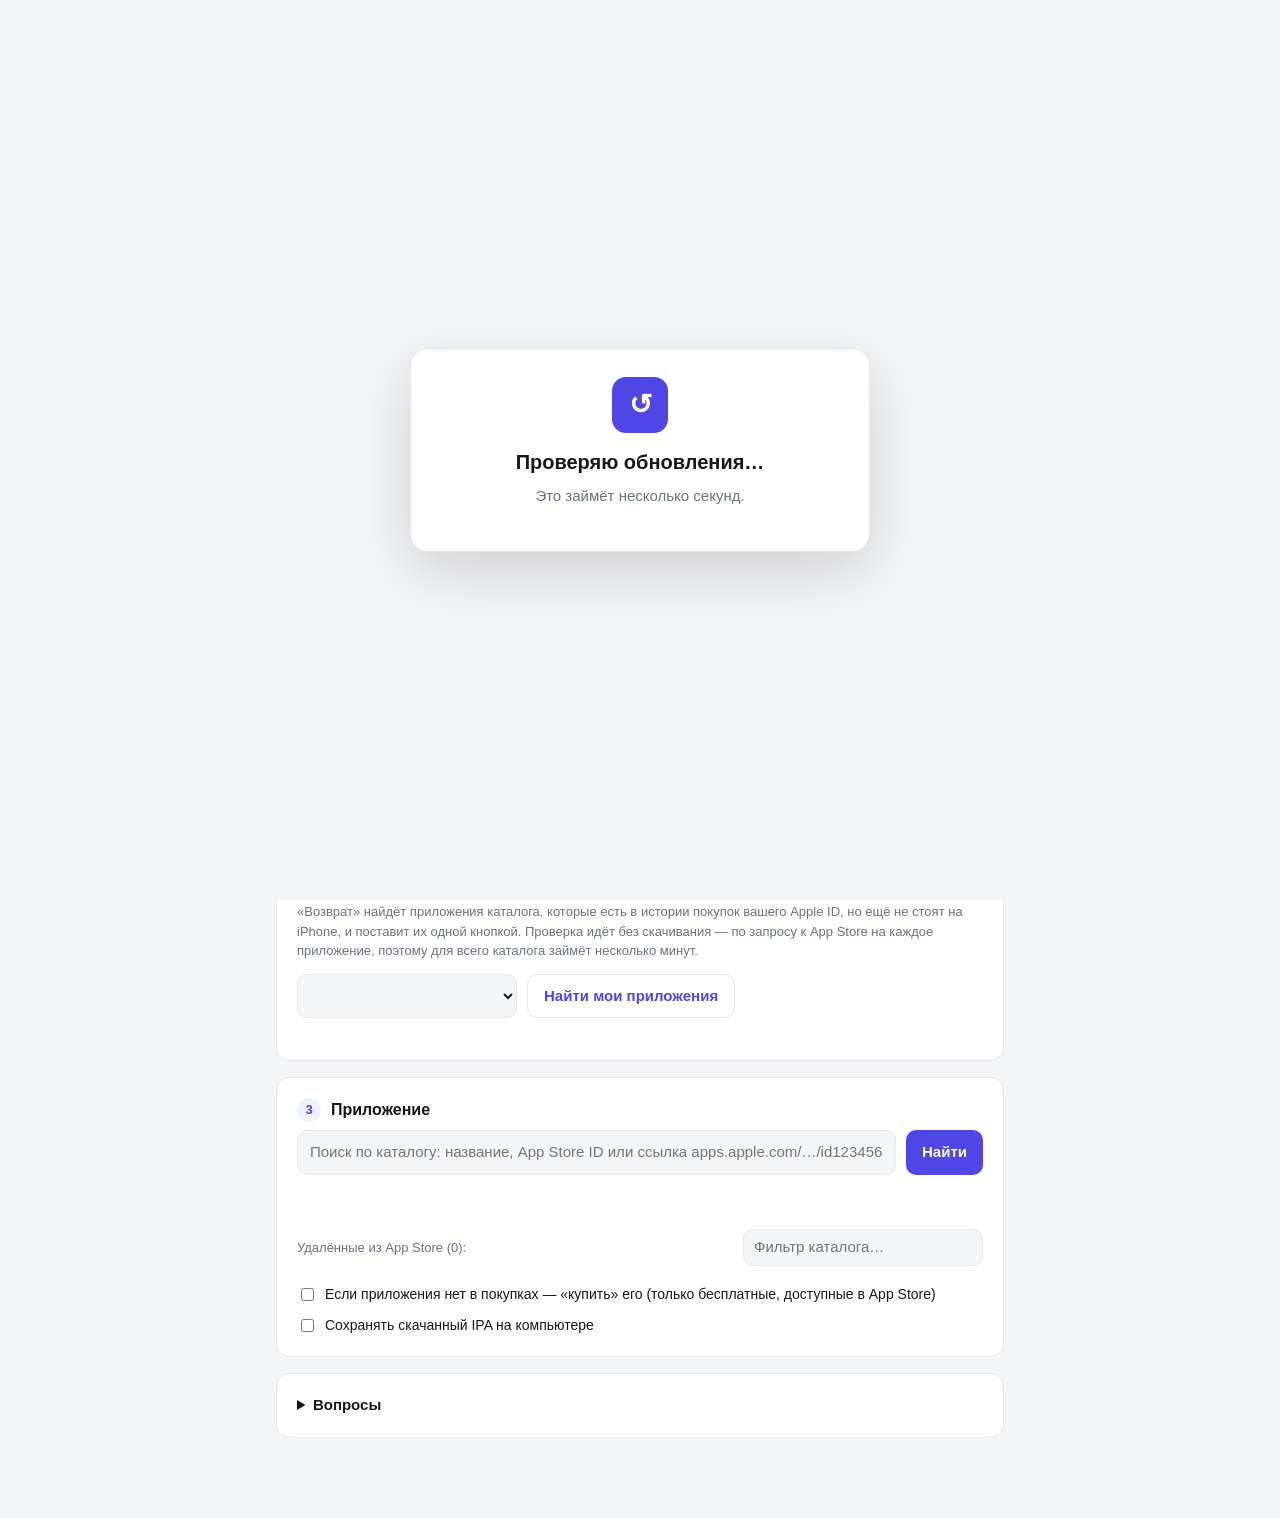
==== app/ui/index.html @ 5f1033a3 "Optional and mandatory updates, installed marks, restore all, tests in the repo - Updates are option" ====
<!doctype html>
<html lang="ru">
<head>
<meta charset="utf-8">
<meta name="viewport" content="width=device-width, initial-scale=1">
<title>Возврат</title>
<style>
  :root {
    --bg: #f4f5f7; --card: #fff; --text: #16181d; --muted: #6b7280; --line: #e5e7eb;
    --accent: #4f46e5; --accent-2: #eef2ff; --ok: #16a34a; --err: #dc2626; --warn-bg: #fff7ed;
  }
  @media (prefers-color-scheme: dark) {
    :root { --bg: #0f1115; --card: #181b21; --text: #eceef2; --muted: #9aa1ad; --line: #2a2e37;
            --accent: #818cf8; --accent-2: #23264a; --warn-bg: #2a2116; }
  }
  * { box-sizing: border-box; }
  body { margin: 0; background: var(--bg); color: var(--text);
         font: 15px/1.5 -apple-system, "Segoe UI", Roboto, sans-serif; }
  .wrap { max-width: 760px; margin: 0 auto; padding: 32px 16px 64px; }
  header { display: flex; align-items: center; gap: 12px; margin-bottom: 8px; }
  .logo { width: 40px; height: 40px; border-radius: 10px; background: var(--accent); color: #fff;
          display: grid; place-items: center; font-weight: 700; font-size: 20px; }
  h1 { font-size: 24px; margin: 0; }
  .sub { color: var(--muted); margin: 0 0 24px; }
  .card { background: var(--card); border: 1px solid var(--line); border-radius: 14px; padding: 20px; margin-bottom: 16px; }
  .card h2 { font-size: 16px; margin: 0 0 12px; display: flex; align-items: center; gap: 10px; }
  .num { width: 24px; height: 24px; border-radius: 50%; background: var(--accent-2); color: var(--accent);
         display: grid; place-items: center; font-size: 13px; font-weight: 700; flex: none; }
  .num.done { background: var(--ok); color: #fff; }
  input[type=text], input[type=email], input[type=password] {
    width: 100%; padding: 10px 12px; border-radius: 10px; border: 1px solid var(--line);
    background: var(--bg); color: var(--text); font: inherit; }
  input:focus { outline: 2px solid var(--accent); outline-offset: -1px; }
  .row { display: flex; gap: 10px; flex-wrap: wrap; }
  .row > * { flex: 1 1 200px; }
  button { padding: 10px 16px; border-radius: 10px; border: 0; background: var(--accent); color: #fff;
           font: inherit; font-weight: 600; cursor: pointer; flex: none !important; }
  button.ghost { background: transparent; color: var(--accent); border: 1px solid var(--line); }
  button:disabled { opacity: .5; cursor: default; }
  .muted { color: var(--muted); font-size: 13px; }
  .err { color: var(--err); font-size: 14px; margin-top: 8px; min-height: 1em; }
  .stack > * + * { margin-top: 10px; }
  .who { display: flex; justify-content: space-between; align-items: center; gap: 10px; flex-wrap: wrap; }
  .devs { display: grid; gap: 8px; }
  .dev { display: flex; align-items: center; gap: 10px; padding: 10px 12px; border: 1px solid var(--line);
         border-radius: 10px; cursor: pointer; }
  .dev.sel { border-color: var(--accent); background: var(--accent-2); }
  .grid { display: grid; grid-template-columns: repeat(auto-fill, minmax(150px, 1fr)); gap: 10px; margin-top: 12px; }
  .app { border: 1px solid var(--line); border-radius: 12px; padding: 12px; display: flex; flex-direction: column;
         gap: 8px; align-items: flex-start; }
  .icon { width: 48px; height: 48px; border-radius: 12px; background: var(--accent-2); color: #fff; display: grid;
          place-items: center; font-weight: 700; font-size: 20px; overflow: hidden; }
  .icon img { width: 100%; height: 100%; }
  .app .name { font-weight: 600; line-height: 1.25; }
  .app .inst { color: var(--ok); font-size: 12px; font-weight: 600; line-height: 1.3; }
  select { padding: 9px 10px; border-radius: 10px; border: 1px solid var(--line); background: var(--bg); color: var(--text);
           font: inherit; flex: 0 1 220px !important; }
  .scan-item { display: flex; align-items: center; gap: 10px; padding: 7px 0; border-bottom: 1px solid var(--line); }
  .scan-item:last-child { border-bottom: 0; }
  .scan-item label { display: flex; gap: 10px; align-items: center; flex: 1; cursor: pointer; }
  .app button { padding: 6px 12px; font-size: 13px; margin-top: auto; }
  .act { width: 100%; margin-top: auto; }
  .act .muted, .act .err { font-size: 12px; line-height: 1.35; margin-top: 4px; }
  .act .err { min-height: 0; }
  .act .ok { color: var(--ok); font-weight: 600; font-size: 13px; }
  .link { background: none; border: 0; padding: 0; margin-top: 6px; color: var(--accent); font-size: 12px; text-align: left;
          font-weight: 500; cursor: pointer; display: block; }
  .link:hover { text-decoration: underline; }
  .modal { position: fixed; inset: 0; background: rgba(0,0,0,.5); display: grid; place-items: center; padding: 16px; z-index: 10; }
  .modal-box { background: var(--card); border: 1px solid var(--line); border-radius: 14px; width: min(440px, 100%);
               max-height: 80vh; display: flex; flex-direction: column; }
  .modal-head { display: flex; justify-content: space-between; align-items: center; padding: 14px 16px; border-bottom: 1px solid var(--line); }
  .modal-head b { font-size: 15px; }
  .modal-body { overflow: auto; padding: 8px 16px 16px; }
  .ver { display: flex; justify-content: space-between; align-items: center; gap: 10px; padding: 8px 0; border-bottom: 1px solid var(--line); }
  .ver button { padding: 6px 12px; font-size: 13px; }
  .ver-btns { display: flex; gap: 6px; flex: none; }
  .act .queued { font-size: 13px; font-weight: 600; color: var(--accent); margin-bottom: 6px; }
  #queueInfo { font-size: 13px; color: var(--accent); margin: -4px 0 8px; min-height: 0; }
  .bar { height: 6px; background: var(--line); border-radius: 3px; overflow: hidden; margin: 6px 0 0; }
  .bar > div { height: 100%; background: var(--accent); width: 0; transition: width .3s; }
  .bar.indef > div { width: 30% !important; animation: slide 1.2s infinite ease-in-out; }
  @keyframes slide { from { margin-left: -30%; } to { margin-left: 100%; } }
  .upd { position: fixed; inset: 0; z-index: 50; background: var(--bg); display: grid; place-items: center; padding: 16px; }
  .upd-box { background: var(--card); border: 1px solid var(--line); border-radius: 18px; padding: 28px; width: min(460px, 100%);
             text-align: center; box-shadow: 0 20px 60px rgba(0,0,0,.15); }
  .upd-box .logo { margin: 0 auto 14px; width: 56px; height: 56px; font-size: 28px; border-radius: 14px; }
  .upd-box h2 { margin: 0 0 8px; font-size: 20px; }
  .upd-box p { margin: 0 0 16px; color: var(--muted); }
  .upd-box .bar { margin: 4px 0 8px; height: 8px; border-radius: 4px; }
  .upd-box button { width: 100%; padding: 12px; font-size: 16px; }
  .upd-box .err { margin: 0 0 14px; }
  .upd-banner { display: flex; align-items: center; gap: 10px; flex-wrap: wrap; background: var(--accent-2);
                border: 1px solid var(--accent); border-radius: 12px; padding: 10px 14px; margin: 0 0 16px; }
  .upd-banner .txt { flex: 1 1 200px; }
  .upd-banner button { padding: 6px 14px; font-size: 13px; }
  .upd-banner .err { flex-basis: 100%; margin: 0; }
  .ver-tag { font-size: 12px; color: var(--muted); font-weight: 500; margin-left: auto; }
  .upd-list .ver:last-child { border-bottom: 0; }
  .note { background: var(--warn-bg); border-radius: 10px; padding: 10px 12px; font-size: 13px; }
  label.chk { display: flex; gap: 8px; align-items: center; font-size: 14px; }
  .hidden { display: none !important; }
  .cat-head { display: flex; align-items: center; justify-content: space-between; gap: 10px; margin-top: 16px; flex-wrap: wrap; }
  .cat-head input { max-width: 240px; padding: 6px 10px; }
  .cat-title { font-size: 13px; font-weight: 700; text-transform: uppercase; letter-spacing: .04em; color: var(--muted); margin: 18px 0 0; }
  .search { position: relative; }
  .sugg { position: absolute; left: 0; right: 0; top: calc(100% + 4px); z-index: 5; background: var(--card); border: 1px solid var(--line);
          border-radius: 12px; box-shadow: 0 12px 32px rgba(0,0,0,.18); padding: 4px; max-height: 360px; overflow: auto; }
  .sugg-item { display: flex; align-items: center; gap: 10px; padding: 8px 10px; border-radius: 8px; cursor: pointer; }
  .sugg-item.on, .sugg-item:hover { background: var(--accent-2); }
  .sugg-item .icon { width: 32px; height: 32px; border-radius: 8px; font-size: 14px; flex: none; }
  .sugg-item .muted { font-size: 12px; }
  .sugg-empty { padding: 10px; color: var(--muted); font-size: 13px; }
  details summary { cursor: pointer; font-weight: 600; }
  details p { margin: 6px 0; color: var(--muted); font-size: 14px; }
</style>
</head>
<body>
<div class="wrap">
  <header><div class="logo">↺</div><h1>Возврат</h1><span class="ver-tag" id="verTag"></span></header>
  <div class="upd-banner hidden" id="updBanner">
    <div class="txt">Доступна новая версия <b id="updBannerVer"></b>. Обновление займёт около минуты.</div>
    <button id="updBannerBtn">Обновить</button>
    <button class="ghost" id="updBannerLater">Позже</button>
    <div class="err hidden" id="updBannerErr"></div>
  </div>
  <p class="sub">Возвращает на iPhone приложения, удалённые из App Store: скачивает оригинальный IPA из истории покупок вашего Apple ID и ставит его по USB.</p>

  <!-- 1. Apple ID -->
  <section class="card">
    <h2><span class="num" id="n1">1</span>Apple ID</h2>
    <div id="loginBox" class="stack">
      <p class="muted">Нужен тот Apple ID, с которого приложение когда-то скачивалось. Пароль уходит только на серверы Apple; для автоматического перелогина он хранится в зашифрованном виде на этом компьютере (ipatool). Первый вход может занять 1–3 минуты.</p>
      <div class="row">
        <input type="email" id="email" placeholder="Apple ID (e-mail)" autocomplete="username">
        <input type="password" id="password" placeholder="Пароль" autocomplete="current-password">
      </div>
      <div id="codeRow" class="row hidden">
        <input type="text" id="code" placeholder="Код из 6 цифр с вашего iPhone/Mac" inputmode="numeric" maxlength="6">
      </div>
      <button id="loginBtn">Войти</button>
      <div class="err" id="loginErr"></div>
    </div>
    <div id="whoBox" class="who hidden">
      <div><b id="whoName"></b><div class="muted" id="whoEmail"></div></div>
      <button class="ghost" id="logoutBtn">Выйти</button>
    </div>
  </section>

  <!-- 2. iPhone -->
  <section class="card">
    <h2><span class="num" id="n2">2</span>iPhone</h2>
    <p class="muted">Подключите iPhone кабелем, разблокируйте его и нажмите «Доверять этому компьютеру».</p>
    <div class="devs" id="devs"></div>
    <div class="err" id="devErr"></div>
    <button class="ghost" id="refreshDevs">Обновить список</button>
  </section>

  <!-- Обновления приложений на iPhone -->
  <section class="card">
    <h2><span class="num">↻</span>Обновления приложений</h2>
    <p class="muted">Удалённые из App Store приложения не обновляются сами. «Возврат» сравнит версии на iPhone
      с последними версиями в истории покупок вашего Apple ID.</p>
    <button class="ghost" id="appUpdBtn">Проверить обновления</button>
    <div class="err" id="appUpdErr"></div>
    <div id="appUpdList" class="upd-list"></div>
  </section>

  <!-- Вернуть всё сразу -->
  <section class="card">
    <h2><span class="num">⇊</span>Вернуть всё сразу</h2>
    <p class="muted">«Возврат» найдёт приложения каталога, которые есть в истории покупок вашего Apple ID, но ещё не
      стоят на iPhone, и поставит их одной кнопкой. Проверка идёт без скачивания — по запросу к App Store на каждое
      приложение, поэтому для всего каталога займёт несколько минут.</p>
    <div class="row">
      <select id="scanCat" aria-label="Категория"></select>
      <button class="ghost" id="scanBtn">Найти мои приложения</button>
    </div>
    <div id="scanProgress" class="hidden" style="margin-top:10px">
      <div class="bar"><div></div></div><div class="muted" id="scanText" style="margin-top:6px"></div>
    </div>
    <div class="err" id="scanErr"></div>
    <div id="scanList"></div>
  </section>

  <!-- 3. Приложение -->
  <section class="card">
    <h2><span class="num" id="n3">3</span>Приложение</h2>
    <div id="queueInfo"></div>
    <div class="row">
      <div class="search">
        <input type="text" id="q" placeholder="Поиск по каталогу: название, App Store ID или ссылка apps.apple.com/…/id123456789"
               autocomplete="off" role="combobox" aria-autocomplete="list" aria-expanded="false" aria-controls="sugg">
        <div class="sugg hidden" id="sugg" role="listbox"></div>
      </div>
      <button id="searchBtn">Найти</button>
    </div>
    <div class="err" id="searchErr"></div>
    <div class="grid" id="results"></div>
    <div class="cat-head">
      <p class="muted">Удалённые из App Store (<span id="catCount">0</span>):</p>
      <input type="text" id="catFilter" placeholder="Фильтр каталога…">
    </div>
    <div id="catalog"></div>
    <div style="margin-top:14px" class="stack">
      <label class="chk"><input type="checkbox" id="purchase"> Если приложения нет в покупках — «купить» его (только бесплатные, доступные в App Store)</label>
      <label class="chk"><input type="checkbox" id="keepIpa"> Сохранять скачанный IPA на компьютере</label>
    </div>
  </section>

  <section class="card">
    <details>
      <summary>Вопросы</summary>
      <p><b>Приложение не найдено в истории покупок.</b> Его нужно было хоть раз скачать с этого Apple ID до удаления из App Store. Попробуйте другой Apple ID.</p>
      <p><b>Не приходят push-уведомления.</b> Для некоторых удалённых приложений Apple отключила пуши — это ограничение Apple.</p>
      <p id="faqDriver"><b>Компьютер не видит iPhone.</b> Переподключите кабель, разблокируйте iPhone и нажмите «Доверять».</p>
      <p><b>Обновления.</b> Удалённые приложения не обновляются через App Store. Чтобы получить свежую версию (если разработчик её выпустил), установите приложение снова.</p>
    </details>
  </section>
</div>

<div class="upd" id="updScreen">
  <div class="upd-box">
    <div class="logo">↺</div>
    <h2 id="updTitle">Проверяю обновления…</h2>
    <p id="updText">Это займёт несколько секунд.</p>
    <div class="bar indef hidden" id="updBar"><div></div></div>
    <p class="muted hidden" id="updDetail" style="margin-top:0"></p>
    <div class="err hidden" id="updErr"></div>
    <button class="hidden" id="updBtn">Обновить</button>
  </div>
</div>

<div class="modal hidden" id="verModal">
  <div class="modal-box">
    <div class="modal-head"><b id="verTitle">Версии</b><button class="ghost" id="verClose">✕</button></div>
    <div class="modal-body">
      <p class="muted" id="verHint" style="margin:6px 0 4px"></p>
      <div id="verList"></div>
      <div class="err" id="verErr"></div>
      <button class="ghost hidden" id="verMore" style="margin-top:10px">Показать ещё</button>
    </div>
  </div>
</div>

<script>
const TOKEN = "__TOKEN__";
const $ = id => document.getElementById(id);
let account = null, devices = [], udid = null;

async function api(path, body) {
  const r = await fetch(path, {
    method: body ? "POST" : "GET",
    headers: {"X-Token": TOKEN, "Content-Type": "application/json"},
    body: body ? JSON.stringify(body) : undefined,
  });
  const data = await r.json().catch(() => ({error: "Сервер не отвечает"}));
  if (!r.ok) { const e = new Error(data.error || r.statusText); e.data = data; throw e; }
  return data;
}

function esc(s) { return String(s ?? "").replace(/[&<>"']/g, c => ({"&":"&amp;","<":"&lt;",">":"&gt;",'"':"&quot;","'":"&#39;"}[c])); }

function renderAccount() {
  $("loginBox").classList.toggle("hidden", !!account);
  $("whoBox").classList.toggle("hidden", !account);
  $("n1").classList.toggle("done", !!account);
  $("n1").textContent = account ? "✓" : "1";
  if (account) { $("whoName").textContent = account.name || account.email; $("whoEmail").textContent = account.email; }
}

$("loginBtn").onclick = async () => {
  $("loginErr").textContent = ""; $("loginBtn").disabled = true; $("loginBtn").textContent = "Вход… (до пары минут)";
  try {
    const r = await api("/api/login", {email: $("email").value, password: $("password").value, code: $("code").value});
    account = r.account; $("password").value = ""; $("code").value = ""; $("codeRow").classList.add("hidden");
    renderAccount();
  } catch (e) {
    if (e.data && e.data.needCode) { $("codeRow").classList.remove("hidden"); $("code").focus(); }
    $("loginErr").textContent = e.message;
  } finally { $("loginBtn").disabled = false; $("loginBtn").textContent = "Войти"; }
};
$("password").onkeydown = $("code").onkeydown = e => { if (e.key === "Enter") $("loginBtn").click(); };
$("logoutBtn").onclick = async () => { account = (await api("/api/logout", {})).account; renderAccount(); };

async function loadDevices() {
  $("devErr").textContent = "";
  try { devices = (await api("/api/devices")).devices; }
  catch (e) { devices = []; $("devErr").textContent = e.message; }
  if (!devices.find(d => d.udid === udid)) udid = devices[0]?.udid || null;
  $("devs").innerHTML = devices.length ? devices.map(d => `
    <div class="dev ${d.udid === udid ? "sel" : ""}" data-udid="${esc(d.udid)}">📱 <div><b>${esc(d.name)}</b>
    <div class="muted">${esc(d.model)} · iOS ${esc(d.ios)}</div></div></div>`).join("")
    : `<div class="muted">iPhone не найден</div>`;
  $("devs").querySelectorAll(".dev").forEach(el => el.onclick = () => { udid = el.dataset.udid; loadDevices(); });
  $("n2").classList.toggle("done", !!udid); $("n2").textContent = udid ? "✓" : "2";
  if (udid !== installedFor) loadInstalled();
}

// Что из каталога уже стоит на выбранном iPhone: appId -> {version, name}
let installed = {}, installedFor = null;
async function loadInstalled() {
  installedFor = udid;
  let apps = {};
  if (udid) { try { apps = (await api("/api/installed?udid=" + encodeURIComponent(udid))).apps; } catch (e) { /* не страшно */ } }
  if (installedFor !== udid) return;  // пока ждали, выбрали другой iPhone
  installed = apps;
  renderCatalog();
  if (lastResults) showResults(lastResults);
}
$("refreshDevs").onclick = loadDevices;

// Группы: приложения одного бренда («Газпромбанк», «Газпромбанк (В балансе)», …) — одна карточка,
// конкретный вариант пользователь выбирает в окне «Варианты и версии»
const baseName = n => n.replace(/\s*\([^()]*\)\s*$/, "").trim() || n;
const groups = {};      // key -> {key, title, apps, main}
const groupKeys = {};   // appId -> Set(key): одно приложение может быть и в каталоге, и в результатах поиска
function makeGroups(list, prefix) {
  const out = [], byBase = {};
  for (const a of list) {
    const base = baseName(a.name), k = `${prefix}:${a.category || ""}:${base}`;
    let g = byBase[k];
    if (!g) { g = byBase[k] = {key: k, title: base, category: a.category, apps: []}; out.push(g); groups[k] = g; }
    g.apps.push(a);
    (groupKeys[a.id] ||= new Set()).add(k);
  }
  for (const g of out) {
    g.main = g.apps.find(a => a.name === g.title) || (g.apps.length === 1 ? g.apps[0] : null);
    if (g.main) g.apps = [g.main, ...g.apps.filter(a => a !== g.main)];
  }
  return out;
}
function plural(n, one, few, many) {
  const m10 = n % 10, m100 = n % 100;
  return m10 === 1 && m100 !== 11 ? one : m10 >= 2 && m10 <= 4 && (m100 < 12 || m100 > 14) ? few : many;
}
function variantLabel(a, g) {
  if (a === g.main) return "Основное приложение";
  const m = a.name.match(/\(([^()]*)\)\s*$/);
  return m ? m[1] : a.name;
}

function groupCard(g) {
  const face = g.main || g.apps[0];
  const icon = face.icon ? `<img src="${esc(face.icon)}" alt="" loading="lazy">` : esc((g.title || "?")[0]);
  const style = face.icon ? "" : `style="background:${esc(face.color || "var(--accent)")}"`;
  const n = g.apps.length;
  const sub = n > 1 ? `${n} ${plural(n, "вариант", "варианта", "вариантов")}` : `id${esc(face.id)}${face.removed ? " · нет в App Store" : ""}`;
  const here = g.apps.find(a => installed[a.id]);
  const inst = here ? `<div class="inst">✓ На iPhone · ${esc(installed[here.id].version)}${
    here !== (g.main || g.apps[0]) ? ` <span class="muted">(${esc(variantLabel(here, g))})</span>` : ""}</div>` : "";
  return `<div class="app"><div class="icon" ${style}>${icon}</div>
    <div class="name">${esc(g.title)}</div><div class="muted">${sub}</div>${inst}
    <div class="act" data-group="${esc(g.key)}">${actionHtml(g)}</div></div>`;
}

// Задачи установки по appId — то, что вернул /api/jobs; _seq — порядок, чтобы найти последнюю в группе
const jobState = {};
const RUNNING = ["download", "install"];
const isActive = s => s.stage === "queued" || RUNNING.includes(s.stage);
function groupJob(g) {
  const list = g.apps.map(a => jobState[a.id]).filter(s => s && s.stage !== "canceled");
  return list.find(isActive) || list.sort((a, b) => b._seq - a._seq)[0];
}
function actionHtml(g) {
  const s = groupJob(g), n = g.apps.length;
  const link = n > 1
    ? `<button class="link" data-variants="${esc(g.key)}">Все варианты…</button>`
    : `<button class="link" data-versions="${esc(g.apps[0].id)}" data-name="${esc(g.apps[0].name)}">Другая версия…</button>`;
  const start = g.main ? `<button data-id="${esc(g.main.id)}" data-name="${esc(g.main.name)}">Установить</button>`
                       : `<button data-variants="${esc(g.key)}">Выбрать вариант</button>`;
  const which = s && s.name && s.name !== g.title ? `<div class="muted">${esc(s.name)}</div>` : "";
  if (!s) return start + link;
  if (s.stage === "queued") return `<div class="queued">В очереди · №${s.position || "?"}</div>${which}
    <button class="ghost" data-cancel="${esc(s.id)}">Отменить</button>`;
  if (RUNNING.includes(s.stage)) return `<div class="bar indef"><div></div></div><div class="muted msg">${esc(s.message)}</div>${which}`
    + (s.versionLabel ? `<div class="muted">Версия ${esc(s.versionLabel)}</div>` : "")
    + (s.stage === "download" ? `<button class="ghost" data-cancel="${esc(s.id)}" style="margin-top:6px">Отменить</button>` : "");
  if (s.stage === "done") return `<div class="ok">✓ Установлено</div>${which}<div class="muted">${esc((s.message || "").split("\n").slice(1).join(" "))}</div>` + link;
  return `<button data-id="${esc(s.appId)}" data-name="${esc(s.name || g.title)}">Повторить</button>${which}<div class="err">${esc(s.error || s.message)}</div>` + link;
}
function renderGroup(key) {
  const g = groups[key], s = groupJob(g);
  const sig = s ? `${s.id}:${s.stage}:${s.position}` : "";
  document.querySelectorAll(`.act[data-group="${CSS.escape(key)}"]`).forEach(el => {
    const bar = el.querySelector(".bar");
    if (s && RUNNING.includes(s.stage) && bar && el.dataset.sig === sig) {  // обновляем на месте, чтобы анимация не прыгала
      bar.classList.toggle("indef", s.progress == null);
      bar.firstElementChild.style.width = s.progress == null ? "" : (s.progress * 100).toFixed(1) + "%";
      el.querySelector(".msg").textContent = s.message;
      return;
    }
    if (el.dataset.sig === sig && el.innerHTML) return;
    el.dataset.sig = sig;
    el.innerHTML = actionHtml(g);
    bindInstall(el);
  });
}
function updateAct(appId) { (groupKeys[appId] || []).forEach(renderGroup); }

// Поиск только по каталогу. Всё сводится к латинице без регистра, чтобы «макс», «max» и «МАКС» совпадали,
// а «мессенджер» и «messenger» давали одно и то же; небольшие опечатки прощаются.
const CYR = {а:"a",б:"b",в:"v",г:"g",д:"d",е:"e",ё:"e",ж:"zh",з:"z",и:"i",й:"i",к:"k",л:"l",м:"m",н:"n",о:"o",п:"p",
  р:"r",с:"s",т:"t",у:"u",ф:"f",х:"h",ц:"ts",ч:"ch",ш:"sh",щ:"sch",ъ:"",ы:"y",ь:"",э:"e",ю:"yu",я:"ya"};
function norm(s) {
  return String(s).toLowerCase().replace(/дж/g, "g").replace(/[а-яё]/g, c => CYR[c])
    // c → k всегда (и в «ch»): иначе недописанное «GigaC» не совпадёт с началом «GigaChat»
    .replace(/x/g, "ks").replace(/w/g, "v").replace(/ph/g, "f").replace(/ck/g, "k").replace(/c/g, "k").replace(/j/g, "g")
    .replace(/y/g, "i");  // «Hay Day» = «хай дай», «Yandex» = «яндекс» (я → ya → ia)
}
const words = s => norm(s).split(/[^a-z0-9]+/).filter(Boolean);
function near(a, b) {  // расстояние Левенштейна не больше допустимого (для коротких слов — только точно)
  const max = a.length >= 8 ? 2 : a.length >= 4 ? 1 : 0;
  if (Math.abs(a.length - b.length) > max) return false;
  let prev = Array.from({length: b.length + 1}, (_, i) => i);
  for (let i = 1; i <= a.length; i++) {
    const cur = [i];
    for (let j = 1; j <= b.length; j++) cur[j] = Math.min(prev[j] + 1, cur[j - 1] + 1, prev[j - 1] + (a[i - 1] === b[j - 1] ? 0 : 1));
    prev = cur;
  }
  return prev[b.length] <= max;
}
function tokenScore(t, list, short) {  // лучшее совпадение слова запроса со словами названия
  let best = 0;                         // short — разрешить совпадение по одной первой букве («Банк С»)
  for (const w of list) {
    if (w === t) return 3;
    if (w.startsWith(t) && (t.length >= 2 || short)) best = Math.max(best, 2);
    else if (t.length >= 4 && (w.includes(t) || near(t, w))) best = Math.max(best, 1.5);
  }
  return best;
}
// Разговорные и старые названия популярных приложений: слово запроса → название карточки каталога
const ALIASES = {"ВКонтакте": "вк vk", "СберБанк Онлайн": "сбер сбол sber", "Т-Банк": "тинькофф tinkoff тбанк tbank",
                 "Почта Mail.ru": "mail мейл", "MAX": "макс"};
function groupIndex(g) {
  // Слитное написание тоже считается названием: «АльфаБанк» = «Альфа-Банк», «сбербанконлайн» = «СберБанк Онлайн»
  const joined = words(g.title).join("");
  return g._idx ||= {title: [...words(g.title + " " + (ALIASES[g.title] || "")), joined], names: words(g.apps.map(a => a.name).join(" ")),
                     cat: words(g.category || "")};
}
// Возвращает группы каталога, отсортированные по релевантности. ID и ссылки ищутся по точному ID.
function searchCatalog(query) {
  const id = (query.match(/(?:^|\/id|\bid)(\d{6,})(?:\D|$)/) || [])[1];
  if (id) return catalogGroups.filter(g => g.apps.some(a => String(a.id) === id));
  const q = words(query);
  if (!q.length) return [];
  const scored = [];
  for (const g of catalogGroups) {
    const ix = groupIndex(g);
    let score = 0, inName = 0;
    for (const t of q) {
      const short = q.length > 1;
      const s = Math.max(tokenScore(t, ix.title, short), tokenScore(t, ix.names, short) - 0.5);
      if (s) { score += s; inName++; }
      else if (tokenScore(t, ix.cat)) score += 0.5;
    }
    if (!inName) continue;
    if (words(g.title).every(w => q.some(t => tokenScore(t, [w]) >= 2))) score += 1;  // запрос покрывает всё название
    if (g.apps.some(a => a.name.toLowerCase() === query.trim().toLowerCase()) || g.title.toLowerCase() === query.trim().toLowerCase())
      score += 2;  // точное название, в том числе со знаками: «Happ-Proxy Utility+» ≠ «Happ-Proxy Utility»
    scored.push({g, score, order: scored.length});
  }
  // Слабые совпадения (одна опечатка или только похожее слово) не показываем, если есть сильные.
  // При равенстве — порядок каталога: в нём основные приложения стоят первыми.
  const best = Math.max(0, ...scored.map(x => x.score));
  return scored.filter(x => x.score >= Math.max(1.5, best / 2))
    .sort((a, b) => b.score - a.score || a.order - b.order).map(x => x.g);
}

let catalog = [], catalogGroups = [];
function renderCatalog() {
  const f = $("catFilter").value.trim();
  const byCat = {};
  (f ? searchCatalog(f) : catalogGroups).forEach(g => (byCat[g.category || "Другое"] ||= []).push(g));
  $("catalog").innerHTML = Object.entries(byCat).map(([c, list]) =>
    `<p class="cat-title">${esc(c)}</p><div class="grid">${list.map(groupCard).join("")}</div>`).join("")
    || `<div class="muted" style="margin-top:12px">Ничего не найдено</div>`;
  bindInstall($("catalog"));
}
$("catFilter").oninput = renderCatalog;

function bindInstall(root) {
  root.querySelectorAll("button[data-id]").forEach(b => b.onclick = () => install(b.dataset.id, b.dataset.name));
  root.querySelectorAll("button[data-versions]").forEach(b => b.onclick = () => openVersions(b.dataset.versions, b.dataset.name));
  root.querySelectorAll("button[data-variants]").forEach(b => b.onclick = () => openVariants(b.dataset.variants));
  root.querySelectorAll("button[data-cancel]").forEach(b => b.onclick = async () => {
    b.disabled = true;
    try { await api("/api/cancel", {job: b.dataset.cancel}); } catch (e) { alert(e.message); }
    poll();
  });
}

let lastResults = null;
function showResults(list) {
  lastResults = list;
  $("searchErr").textContent = "";
  $("results").innerHTML = list.length ? list.map(groupCard).join("")
    : `<div class="muted">В каталоге такого приложения нет. Проверьте название или введите App Store ID.</div>`;
  bindInstall($("results"));
}

// Подсказки под строкой поиска: появляются при вводе, стрелки ↑/↓ выбирают, Enter открывает
let suggList = [], suggOn = -1;
function closeSugg() { $("sugg").classList.add("hidden"); $("q").setAttribute("aria-expanded", "false"); suggOn = -1; }
function renderSugg() {
  const q = $("q").value.trim();
  if (!q) { closeSugg(); return; }
  suggList = searchCatalog(q).slice(0, 8);
  $("sugg").innerHTML = suggList.length ? suggList.map((g, i) => {
    const face = g.main || g.apps[0], n = g.apps.length;
    const icon = face.icon ? `<img src="${esc(face.icon)}" alt="">` : esc((g.title || "?")[0]);
    const style = face.icon ? "" : `style="background:${esc(face.color || "var(--accent)")}"`;
    return `<div class="sugg-item ${i === suggOn ? "on" : ""}" role="option" id="sugg${i}" data-i="${i}">
      <div class="icon" ${style}>${icon}</div><div><b>${esc(g.title)}</b>
      <div class="muted">${esc(g.category || "")}${n > 1 ? ` · ${n} ${plural(n, "вариант", "варианта", "вариантов")}` : ""}</div></div></div>`;
  }).join("") : `<div class="sugg-empty">В каталоге не найдено</div>`;
  $("sugg").classList.remove("hidden"); $("q").setAttribute("aria-expanded", "true");
  if (suggOn >= 0) $("q").setAttribute("aria-activedescendant", "sugg" + suggOn); else $("q").removeAttribute("aria-activedescendant");
  $("sugg").querySelectorAll(".sugg-item").forEach(el => el.onmousedown = e => { e.preventDefault(); pickSugg(+el.dataset.i); });
}
function pickSugg(i) {
  const g = suggList[i]; if (!g) return;
  $("q").value = g.title; closeSugg(); showResults([g]);
}

$("searchBtn").onclick = async () => {
  const q = $("q").value.trim(); if (!q) return;
  closeSugg();
  const found = searchCatalog(q);
  const id = (q.match(/(?:^|\/id|\bid)(\d{6,})(?:\D|$)/) || [])[1];
  if (found.length || !id) { showResults(found); return; }
  // ID, которого нет в каталоге: приложение можно поставить напрямую по ID, как и раньше
  $("searchErr").textContent = ""; $("results").innerHTML = `<div class="muted">Проверяю ID…</div>`;
  try {
    const r = await api("/api/search?q=" + encodeURIComponent(id));
    showResults(makeGroups(r.results.map(a => ({...a, category: "По ID"})), "id" + Date.now()));
  } catch (e) { $("results").innerHTML = ""; $("searchErr").textContent = e.message; }
};
$("q").oninput = () => { suggOn = -1; renderSugg(); };
$("q").onfocus = renderSugg;
$("q").onblur = closeSugg;
$("q").onkeydown = e => {
  const open = !$("sugg").classList.contains("hidden") && suggList.length;
  if (e.key === "ArrowDown" && open) { e.preventDefault(); suggOn = (suggOn + 1) % suggList.length; renderSugg(); }
  else if (e.key === "ArrowUp" && open) { e.preventDefault(); suggOn = (suggOn - 1 + suggList.length) % suggList.length; renderSugg(); }
  else if (e.key === "Escape") closeSugg();
  else if (e.key === "Enter") { if (open && suggOn >= 0) pickSugg(suggOn); else $("searchBtn").click(); }
};

// Окно: список вариантов группы и/или версий одного приложения (версии — порциями по 10)
let verApp = null, verOffset = 0;
function openModal(title, hint) {
  $("verTitle").textContent = title; $("verHint").textContent = hint;
  $("verList").innerHTML = ""; $("verErr").textContent = ""; $("verMore").classList.add("hidden");
  $("verModal").classList.remove("hidden");
}
function openVariants(key) {
  const g = groups[key];
  verApp = null;
  openModal(g.title, "Это приложение выходило в App Store под разными названиями. Установится тот вариант, " +
                     "который есть в истории покупок вашего Apple ID.");
  $("verList").innerHTML = g.apps.map(a => `<div class="ver"><div><b>${esc(variantLabel(a, g))}</b>
    <div class="muted">id${esc(a.id)}</div></div><div class="ver-btns">
    <button class="ghost" data-vv="${esc(a.id)}" data-name="${esc(a.name)}">Версии</button>
    <button data-vi="${esc(a.id)}" data-name="${esc(a.name)}">Установить</button></div></div>`).join("");
  $("verList").querySelectorAll("button[data-vi]").forEach(b => b.onclick = () => { closeVersions(); install(b.dataset.vi, b.dataset.name); });
  $("verList").querySelectorAll("button[data-vv]").forEach(b => b.onclick = () => openVersions(b.dataset.vv, b.dataset.name, key));
}
async function openVersions(appId, name, backKey) {
  if (!account) { alert("Сначала войдите в Apple ID (шаг 1)"); return; }
  verApp = {appId, name}; verOffset = 0;
  openModal(name, "Пригодится, если новая версия не поддерживает iOS вашего iPhone. Доступны только версии, которые Apple ещё хранит.");
  if (backKey) {
    $("verList").innerHTML = `<button class="link" id="verBack" style="margin:4px 0 6px">← Все варианты</button>`;
    $("verBack").onclick = () => openVariants(backKey);
  }
  await loadVersions();
}
async function loadVersions() {
  const app = verApp;
  $("verMore").classList.add("hidden");
  $("verList").insertAdjacentHTML("beforeend", `<div class="muted" id="verLoading" style="padding:8px 0">Загружаю версии из App Store…</div>`);
  try {
    const r = await api(`/api/versions?id=${app.appId}&offset=${verOffset}&limit=10`);
    if (verApp !== app) return;  // окно уже закрыли или открыли другое приложение
    $("verLoading")?.remove();
    if (!r.total) { $("verErr").textContent = "Apple не вернул ни одной версии"; return; }
    $("verList").insertAdjacentHTML("beforeend", r.versions.map((v, i) => `<div class="ver"><div><b>${esc(v.version)}</b>
      ${verOffset + i === 0 ? '<span class="muted">· последняя</span>' : ""}<div class="muted">${esc(v.date)}</div></div>
      <button data-ver="${esc(v.id)}" data-label="${esc(v.version)}">Установить</button></div>`).join(""));
    $("verList").querySelectorAll("button[data-ver]").forEach(b => b.onclick = () => {
      closeVersions(); install(app.appId, app.name, b.dataset.ver, b.dataset.label);
    });
    verOffset += r.versions.length;
    $("verMore").classList.toggle("hidden", verOffset >= r.total);
  } catch (e) {
    $("verLoading")?.remove();
    if (verApp === app) $("verErr").textContent = e.message;
  }
}
function closeVersions() { verApp = null; $("verModal").classList.add("hidden"); }
$("verMore").onclick = loadVersions;
$("verClose").onclick = closeVersions;
$("verModal").onclick = e => { if (e.target === $("verModal")) closeVersions(); };

async function install(appId, name, versionId, versionLabel) {
  if (!account) { alert("Сначала войдите в Apple ID (шаг 1)"); return; }
  if (!udid) { await loadDevices(); if (!udid) { alert("Подключите iPhone (шаг 2)"); return; } }
  try {
    await api("/api/install", {appId, name, udid, purchase: $("purchase").checked, keepIpa: $("keepIpa").checked,
                               versionId, versionLabel});
  } catch (e) {
    jobState[appId] = {id: "local", appId: Number(appId), name, stage: "error", error: e.message, _seq: 1e9};
    updateAct(appId);
    return;
  }
  poll();
}

// Обновление программы. Обычное — плашка сверху, программой можно пользоваться дальше.
// Обязательное (или если проверить не удалось) — экран обновления перекрывает всё и его нельзя закрыть:
// сервер в это время тоже отклоняет вход и установку.
const UPD_OK = ["current", "available", "source"];
let updTimer = null, platform = "", bannerLater = false;
function showUpd(st) {
  const ok = UPD_OK.includes(st.status);
  $("updScreen").classList.toggle("hidden", ok);
  document.body.style.overflow = ok ? "" : "hidden";  // страница под экраном обновления не прокручивается
  const banner = st.status === "available" && !bannerLater;
  $("updBanner").classList.toggle("hidden", !banner);
  if (banner) {
    $("updBannerVer").textContent = st.latest;
    $("updBannerErr").textContent = st.error || ""; $("updBannerErr").classList.toggle("hidden", !st.error);
  }
  if (ok) return;
  const btn = $("updBtn"), bar = $("updBar"), detail = $("updDetail"), err = $("updErr");
  const text = (title, body) => { $("updTitle").textContent = title; $("updText").textContent = body; };
  const button = (label, act) => { btn.textContent = label; btn.dataset.act = act; btn.classList.remove("hidden"); };
  const error = msg => { err.textContent = msg || ""; err.classList.toggle("hidden", !msg); };
  [btn, bar, detail].forEach(el => el.classList.add("hidden")); error("");
  if (st.status === "checking") text("Проверяю обновления…", "Это займёт несколько секунд.");
  else if (st.status === "failed") {
    text("Не удалось проверить обновления", "Без проверки обновлений «Возврат» не запускается.");
    error(st.error); button("Повторить", "check");
  } else if (st.status === "outdated") {
    text(`Вышла версия ${st.latest}`, `Это обязательное обновление: версия ${st.current} больше не работает. Обновление займёт около минуты.`);
    button("Обновить", "start");
  } else if (st.status === "downloading") {
    text(`Скачиваю версию ${st.latest}…`, "Не закрывайте программу.");
    bar.classList.remove("hidden"); bar.classList.toggle("indef", st.progress == null);
    bar.firstElementChild.style.width = st.progress == null ? "" : (st.progress * 100).toFixed(1) + "%";
    if (st.detail) { detail.textContent = st.detail; detail.classList.remove("hidden"); }
  } else if (st.status === "installing") {
    text("Устанавливаю обновление…", platform === "win32" ? "Появится окно установки, затем «Возврат» откроется заново."
                                                         : "«Возврат» сейчас перезапустится.");
    bar.classList.remove("hidden"); bar.classList.add("indef"); bar.firstElementChild.style.width = "";
  } else if (st.status === "restarting") {
    text("Перезапуск…", platform === "linux" ? "Новая версия откроется в новой вкладке браузера. Эту вкладку можно закрыть."
                                             : "«Возврат» сейчас откроется заново.");
  } else if (st.status === "error") {
    text("Не удалось обновить", `Версия ${st.latest || ""} не установилась.`);
    error(st.error); button("Повторить", "start");
  }
}
async function watchUpdate() {
  clearTimeout(updTimer);
  let st = null;
  try { st = await api("/api/update"); showUpd(st); } catch (e) { /* сервер перезапускается — спросим ещё раз */ }
  if (st && st.status === "restarting") return;
  updTimer = setTimeout(watchUpdate, st && UPD_OK.includes(st.status) ? 60000 : 1000);
}
$("updBannerBtn").onclick = async () => {
  $("updBannerBtn").disabled = true;
  try { showUpd(await api("/api/update/start", {})); }
  catch (e) { $("updBannerErr").textContent = e.message; $("updBannerErr").classList.remove("hidden"); }
  finally { $("updBannerBtn").disabled = false; }
  watchUpdate();
};
$("updBannerLater").onclick = () => { bannerLater = true; $("updBanner").classList.add("hidden"); };
$("updBtn").onclick = async () => {
  const act = $("updBtn").dataset.act;
  $("updBtn").disabled = true;
  if (act === "check") showUpd({status: "checking"});
  try { showUpd(await api(act === "check" ? "/api/update/check" : "/api/update/start", {})); }
  catch (e) { $("updErr").textContent = e.message; $("updErr").classList.remove("hidden"); }
  finally { $("updBtn").disabled = false; }
  watchUpdate();
};

// Обновления приложений на iPhone: сравниваем версии на телефоне с последними в истории покупок
$("appUpdBtn").onclick = async () => {
  const b = $("appUpdBtn"), err = $("appUpdErr"), list = $("appUpdList");
  err.textContent = ""; list.innerHTML = "";
  if (!account) { err.textContent = "Сначала войдите в Apple ID (шаг 1)"; return; }
  if (!udid) { await loadDevices(); if (!udid) { err.textContent = "Подключите iPhone (шаг 2)"; return; } }
  b.disabled = true; b.textContent = "Проверяю… (до минуты)";
  try {
    const r = await api("/api/app-updates?udid=" + encodeURIComponent(udid));
    if (!r.updates.length) {
      list.innerHTML = `<p class="muted">${r.checked ? `Всё актуально: проверено ${r.checked} ${plural(r.checked, "приложение", "приложения", "приложений")}`
                                                  : "На iPhone нет приложений из каталога «Возврата»"}</p>`;
      return;
    }
    list.innerHTML = r.updates.map(u => `<div class="ver"><div><b>${esc(u.name)}</b>
      <div class="muted">${esc(u.installed)} → ${esc(u.latest)}</div></div>
      <button data-upd="${esc(u.appId)}" data-name="${esc(u.name)}">Обновить</button></div>`).join("")
      + (r.updates.length > 1 ? `<button id="appUpdAll" style="margin-top:10px">Обновить все (${r.updates.length})</button>` : "");
    const one = btn => { btn.disabled = true; btn.textContent = "В очереди"; install(btn.dataset.upd, btn.dataset.name); };
    list.querySelectorAll("button[data-upd]").forEach(btn => btn.onclick = () => one(btn));
    if ($("appUpdAll")) $("appUpdAll").onclick = () => {
      $("appUpdAll").disabled = true;
      list.querySelectorAll("button[data-upd]:not(:disabled)").forEach(one);
    };
  } catch (e) { err.textContent = e.message; }
  finally { b.disabled = false; b.textContent = "Проверить обновления"; }
};

// «Вернуть всё сразу»: проверка истории покупок идёт на сервере, страница показывает прогресс
let scanTimer = null;
function renderScan(s) {
  const running = s.running;
  $("scanBtn").textContent = running ? "Остановить" : "Найти мои приложения";
  $("scanCat").disabled = running;
  $("scanProgress").classList.toggle("hidden", !running && !s.total);
  const bar = $("scanProgress").querySelector(".bar > div");
  bar.style.width = s.total ? (s.checked / s.total * 100).toFixed(1) + "%" : "0";
  $("scanText").textContent = `Проверено ${s.checked} из ${s.total} · найдено в покупках: ${s.found.length}`
    + (s.failed ? ` · не удалось проверить: ${s.failed}` : "");
  $("scanErr").textContent = s.error || "";
  if (running) { $("scanList").innerHTML = ""; return; }
  if (!s.total && !s.found.length) return;
  if (!s.found.length) {
    $("scanList").innerHTML = `<p class="muted">В истории покупок не нашлось приложений, которых ещё нет на iPhone.</p>`;
    return;
  }
  $("scanList").innerHTML = s.found.map(a => `<div class="scan-item"><label>
      <input type="checkbox" checked data-scan="${esc(a.id)}" data-name="${esc(a.name)}">
      <span><b>${esc(a.name)}</b> <span class="muted">${esc(a.category || "")}</span></span></label></div>`).join("")
    + `<button id="scanInstall" style="margin-top:10px">Вернуть выбранные (${s.found.length})</button>`;
  const boxes = () => [...$("scanList").querySelectorAll("input[data-scan]")];
  boxes().forEach(b => b.onchange = () => {
    const n = boxes().filter(x => x.checked && !x.disabled).length;
    $("scanInstall").textContent = `Вернуть выбранные (${n})`; $("scanInstall").disabled = !n;
  });
  $("scanInstall").onclick = async () => {
    if (!account) { $("scanErr").textContent = "Сначала войдите в Apple ID (шаг 1)"; return; }
    if (!udid) { await loadDevices(); if (!udid) { $("scanErr").textContent = "Подключите iPhone (шаг 2)"; return; } }
    $("scanInstall").disabled = true;
    for (const b of boxes().filter(x => x.checked && !x.disabled)) { b.disabled = true; await install(b.dataset.scan, b.dataset.name); }
    $("scanInstall").textContent = "Поставлено в очередь — прогресс в карточках каталога";
  };
}
async function watchScan() {
  clearTimeout(scanTimer);
  try {
    const s = await api("/api/restore-scan");
    renderScan(s);
    if (s.running) scanTimer = setTimeout(watchScan, 1000);
  } catch (e) { $("scanErr").textContent = e.message; }
}
$("scanBtn").onclick = async () => {
  $("scanErr").textContent = "";
  try {
    if ($("scanBtn").textContent === "Остановить") { renderScan(await api("/api/restore-scan/stop", {})); return; }
    if (!account) { $("scanErr").textContent = "Сначала войдите в Apple ID (шаг 1)"; return; }
    if (!udid) { await loadDevices(); if (!udid) { $("scanErr").textContent = "Подключите iPhone (шаг 2)"; return; } }
    renderScan(await api("/api/restore-scan", {udid, category: $("scanCat").value}));
    watchScan();
  } catch (e) { $("scanErr").textContent = e.message; }
};
function fillScanCategories() {
  const counts = {};
  catalog.forEach(a => counts[a.category || "Другое"] = (counts[a.category || "Другое"] || 0) + 1);
  $("scanCat").innerHTML = Object.entries(counts).map(([c, n]) =>
    `<option value="${esc(c)}" ${c === "Банки" ? "selected" : ""}>${esc(c)} (${n})</option>`).join("")
    + `<option value="">Весь каталог (${catalog.length})</option>`;
}

// Один общий опрос очереди: часто, пока что-то ставится, и редко в простое
let pollTimer = null, handledRelogin = new Set(), seenDone = new Set(), pollStarted = false;
function hasActive() { return Object.values(jobState).some(isActive); }
async function poll() {
  clearTimeout(pollTimer);
  try {
    const {jobs} = await api("/api/jobs");
    jobs.forEach((j, i) => { j._seq = i; jobState[j.appId] = j; });  // jobs идут в порядке добавления — остаётся последняя
    const fresh = jobs.filter(j => j.stage === "done" && !seenDone.has(j.id));
    fresh.forEach(j => seenDone.add(j.id));
    if (fresh.length && pollStarted) loadInstalled();  // что-то установилось — обновим отметки «На iPhone»
    pollStarted = true;
    Object.keys(jobState).forEach(updateAct);
    for (const j of jobs) if (j.relogin && !handledRelogin.has(j.id)) { handledRelogin.add(j.id); account = null; renderAccount(); }
    const running = jobs.find(j => RUNNING.includes(j.stage)), waiting = jobs.filter(j => j.stage === "queued").length;
    $("queueInfo").textContent = running || waiting
      ? `Очередь: ${running ? "ставится «" + running.name + "»" : "запуск…"}${waiting ? ", ждут " + waiting : ""}` : "";
  } catch (e) { /* сервер занят — попробуем позже */ }
  pollTimer = setTimeout(poll, hasActive() ? 800 : 4000);
}

(async () => {
  const state = await api("/api/state");
  platform = state.platform; $("verTag").textContent = "версия " + state.version;
  showUpd(state.update); watchUpdate();
  account = state.account; renderAccount();
  const driver = {
    win32: "Установите «Apple Devices» из Microsoft Store (или iTunes) и переподключите кабель.",
    linux: "Нужна служба usbmuxd: <code>sudo apt install usbmuxd</code> (или аналог для вашего дистрибутива), затем переподключите кабель.",
  }[state.platform];
  if (driver) $("faqDriver").insertAdjacentHTML("beforeend", " " + driver);
  catalog = (await api("/api/catalog")).apps;
  catalogGroups = makeGroups(catalog, "cat");
  $("catCount").textContent = `${catalog.length} ${plural(catalog.length, "приложение", "приложения", "приложений")}`;
  renderCatalog();
  fillScanCategories();
  watchScan();  // проверка могла идти, пока окно перезагружали
  loadDevices();
  poll();
  // во время установки iPhone не дёргаем; пока программа заблокирована до обновления — тоже
  setInterval(() => { if (!hasActive() && $("updScreen").classList.contains("hidden")) loadDevices(); }, 8000);
})();
</script>
</body>
</html>
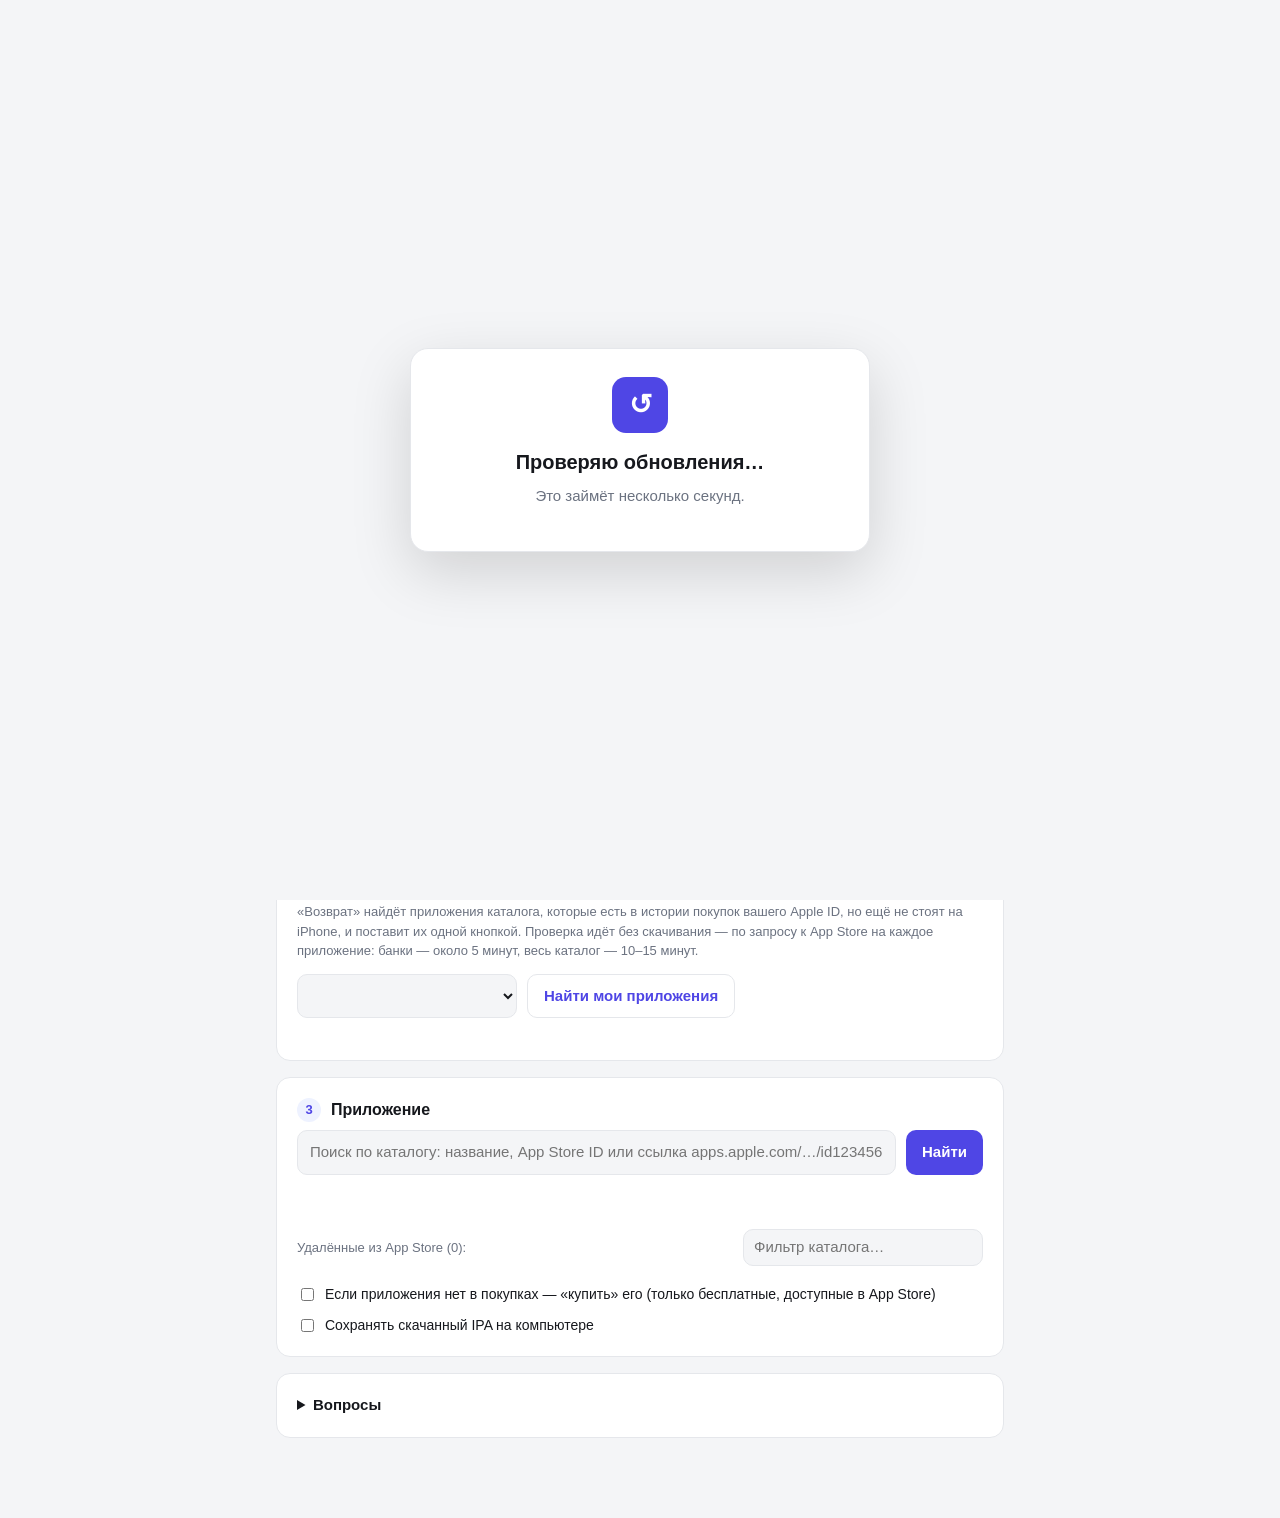
==== commit eb820ef3: "Site: indexing, small redesign, facts checked against the app Indexing - sitemap.xml with last-modif" ====
--- a/app/ui/index.html
+++ b/app/ui/index.html
@@ -171,7 +171,7 @@
     <h2><span class="num">⇊</span>Вернуть всё сразу</h2>
     <p class="muted">«Возврат» найдёт приложения каталога, которые есть в истории покупок вашего Apple ID, но ещё не
       стоят на iPhone, и поставит их одной кнопкой. Проверка идёт без скачивания — по запросу к App Store на каждое
-      приложение, поэтому для всего каталога займёт несколько минут.</p>
+      приложение: банки — около 5 минут, весь каталог — 10–15 минут.</p>
     <div class="row">
       <select id="scanCat" aria-label="Категория"></select>
       <button class="ghost" id="scanBtn">Найти мои приложения</button>
@@ -179,6 +179,7 @@
     <div id="scanProgress" class="hidden" style="margin-top:10px">
       <div class="bar"><div></div></div><div class="muted" id="scanText" style="margin-top:6px"></div>
     </div>
+    <div id="scanReasons" class="muted" style="margin-top:6px"></div>
     <div class="err" id="scanErr"></div>
     <div id="scanList"></div>
   </section>
@@ -724,8 +725,17 @@
   $("scanProgress").classList.toggle("hidden", !running && !s.total);
   const bar = $("scanProgress").querySelector(".bar > div");
   bar.style.width = s.total ? (s.checked / s.total * 100).toFixed(1) + "%" : "0";
-  $("scanText").textContent = `Проверено ${s.checked} из ${s.total} · найдено в покупках: ${s.found.length}`
+  $("scanText").textContent = (s.phase === "retry" ? "Перепроверяю сбойные по одному… " : "")
+    + `Проверено ${s.checked} из ${s.total} · найдено в покупках: ${s.found.length}`
+    + (s.unavailable ? ` · нет в магазине вашей страны: ${s.unavailable}` : "")
     + (s.failed ? ` · не удалось проверить: ${s.failed}` : "");
+  // почему не удалось: причины по числу приложений и сами приложения — чтобы было видно, что пропущено
+  const reasons = Object.entries(s.reasons || {}).sort((a, b) => b[1] - a[1]);
+  $("scanReasons").innerHTML = reasons.length ? `<details><summary>Почему не удалось проверить</summary>
+      <ul>${reasons.map(([r, n]) => `<li>${esc(r)} — ${n}</li>`).join("")}</ul>
+      ${running ? "" : `<p class="muted">${(s.failedApps || []).map(a => esc(a.name)).join(", ")}</p>
+      <p class="muted">Эти приложения можно поставить вручную из каталога или запустить проверку ещё раз.</p>`}
+    </details>` : "";
   $("scanErr").textContent = s.error || "";
   if (running) { $("scanList").innerHTML = ""; return; }
   if (!s.total && !s.found.length) return;
